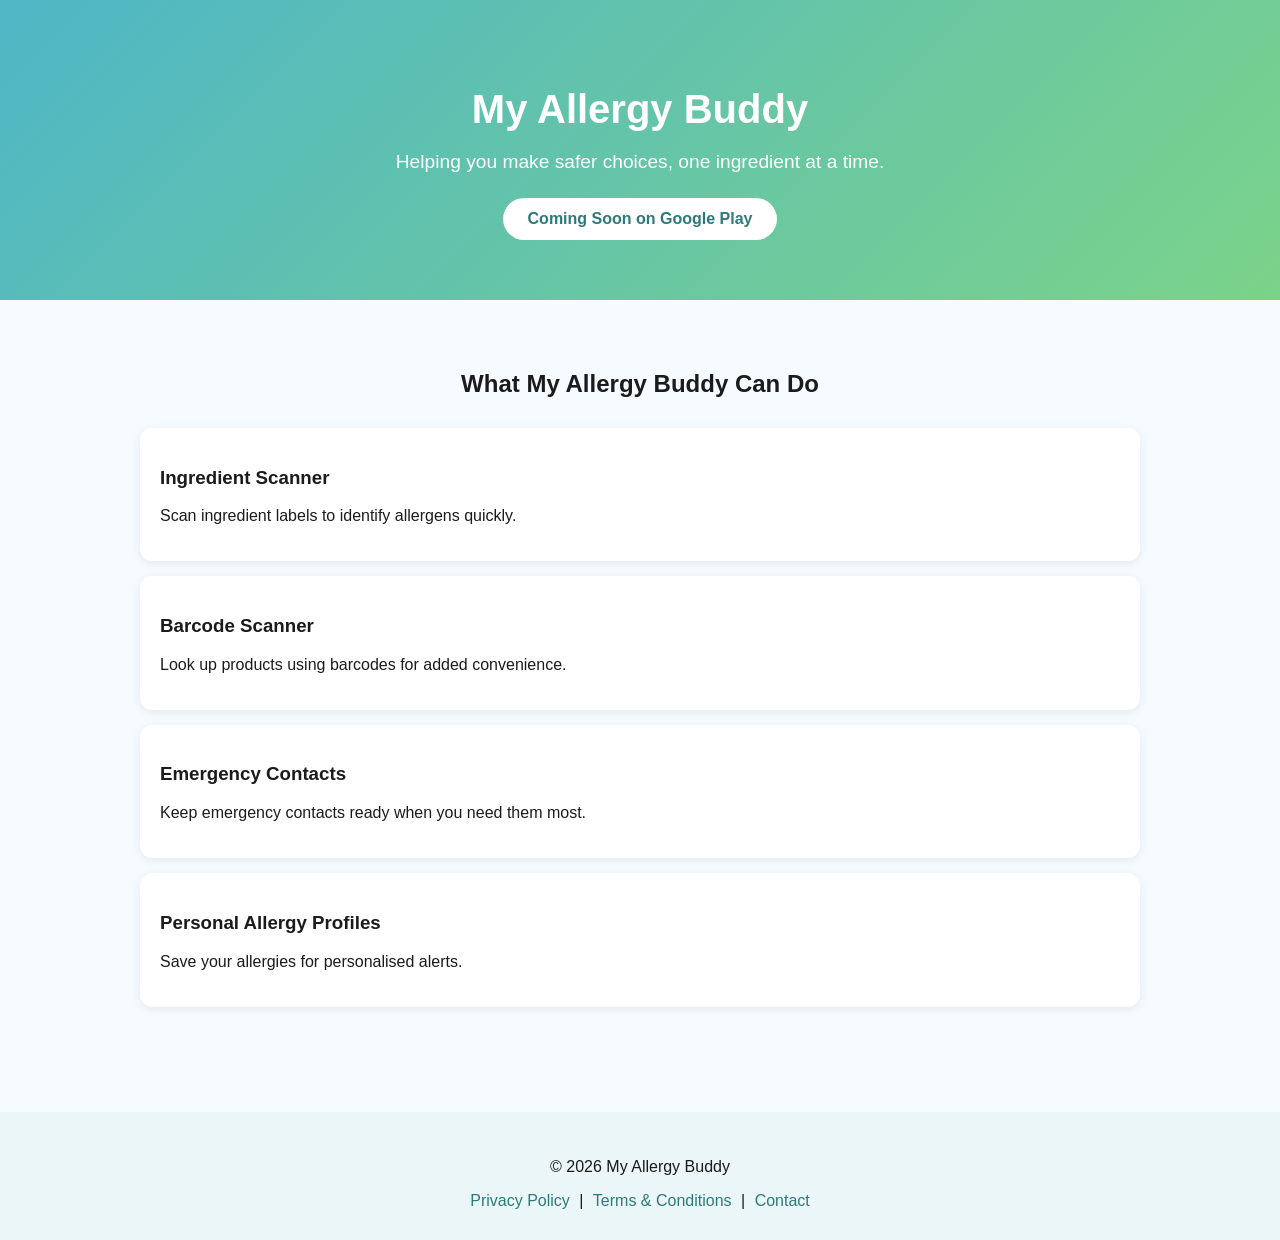
==== website/index.html @ eaafce32 "Simplify website landing page and refresh styles. Replace the multi-section homepage with a focused " ====
<!DOCTYPE html>
<html lang="en">
<head>
    <meta charset="UTF-8">
    <meta name="viewport" content="width=device-width, initial-scale=1.0">
    <title>My Allergy Buddy</title>
    <link rel="stylesheet" href="styles.css">
</head>
<body>
<header>
<h1>My Allergy Buddy</h1>
<p>Helping you make safer choices, one ingredient at a time.</p>
<a class="button" href="#">
Coming Soon on Google Play
</a>
</header>
<section>
<h2>What My Allergy Buddy Can Do</h2>
<div class="feature">
<h3>Ingredient Scanner</h3>
<p>Scan ingredient labels to identify allergens quickly.</p>
</div>
<div class="feature">
<h3>Barcode Scanner</h3>
<p>Look up products using barcodes for added convenience.</p>
</div>
<div class="feature">
<h3>Emergency Contacts</h3>
<p>Keep emergency contacts ready when you need them most.</p>
</div>
<div class="feature">
<h3>Personal Allergy Profiles</h3>
<p>Save your allergies for personalised alerts.</p>
</div>
</section>
<footer>
<p>© 2026 My Allergy Buddy</p>
<a href="privacy.html">Privacy Policy</a> |
<a href="terms.html">Terms & Conditions</a> |
<a href="contact.html">Contact</a>
</footer>
</body>
</html>
---- website/styles.css ----
/* =========================
   My Allergy Buddy Website
   Modern clean styling
   ========================= */
body {
    margin: 0;
    font-family: Arial, sans-serif;
    background-color: #f5fbff;
    color: #1b1b1b;
}
/* Header */
header {
    background: linear-gradient(135deg, #4fb6c6, #7bd389);
    color: white;
    text-align: center;
    padding: 60px 20px;
}
header h1 {
    font-size: 2.5rem;
    margin-bottom: 10px;
}
header p {
    font-size: 1.2rem;
    margin-bottom: 25px;
}
/* Button */
.button {
    display: inline-block;
    padding: 12px 25px;
    background-color: white;
    color: #2c7a7b;
    text-decoration: none;
    border-radius: 25px;
    font-weight: bold;
    transition: 0.3s;
}
.button:hover {
    background-color: #e6fffa;
}
/* Sections */
section {
    padding: 50px 20px;
    max-width: 1000px;
    margin: auto;
}
section h2 {
    text-align: center;
    margin-bottom: 30px;
}
/* Feature cards */
.feature {
    background: white;
    padding: 20px;
    margin: 15px 0;
    border-radius: 12px;
    box-shadow: 0 2px 10px rgba(0,0,0,0.08);
}
/* Footer */
footer {
    text-align: center;
    padding: 30px;
    background-color: #eaf6f8;
    margin-top: 40px;
}
footer a {
    color: #2c7a7b;
    text-decoration: none;
    margin: 0 5px;
}
footer a:hover {
    text-decoration: underline;
}
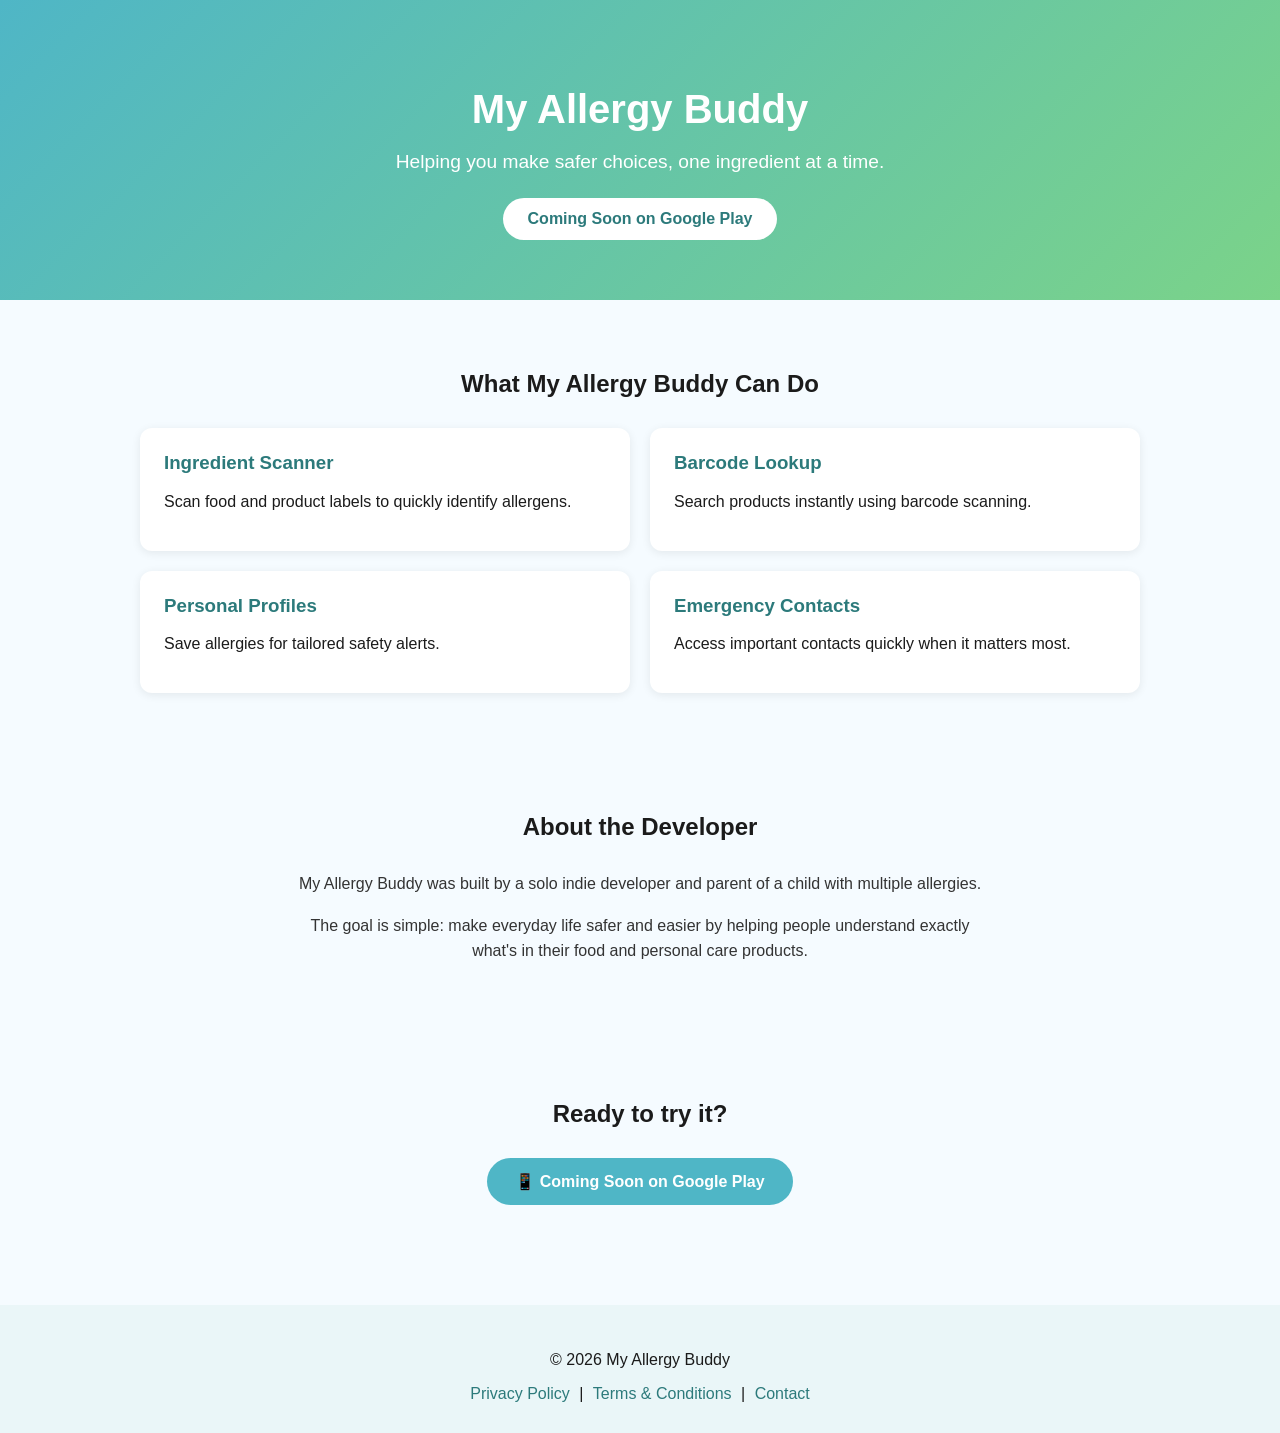
==== commit 2d167cad: "Add features grid, about section, and CTA to landing page. Refresh homepage copy and CSS for card la" ====
--- a/website/index.html
+++ b/website/index.html
@@ -14,24 +14,41 @@
 Coming Soon on Google Play
 </a>
 </header>
-<section>
+<section class="features">
 <h2>What My Allergy Buddy Can Do</h2>
-<div class="feature">
+<div class="grid">
+<div class="card">
 <h3>Ingredient Scanner</h3>
-<p>Scan ingredient labels to identify allergens quickly.</p>
+<p>Scan food and product labels to quickly identify allergens.</p>
 </div>
-<div class="feature">
-<h3>Barcode Scanner</h3>
-<p>Look up products using barcodes for added convenience.</p>
+<div class="card">
+<h3>Barcode Lookup</h3>
+<p>Search products instantly using barcode scanning.</p>
 </div>
-<div class="feature">
+<div class="card">
+<h3>Personal Profiles</h3>
+<p>Save allergies for tailored safety alerts.</p>
+</div>
+<div class="card">
 <h3>Emergency Contacts</h3>
-<p>Keep emergency contacts ready when you need them most.</p>
+<p>Access important contacts quickly when it matters most.</p>
 </div>
-<div class="feature">
-<h3>Personal Allergy Profiles</h3>
-<p>Save your allergies for personalised alerts.</p>
 </div>
+</section>
+<section class="about">
+<h2>About the Developer</h2>
+<p>
+My Allergy Buddy was built by a solo indie developer and parent of a child with multiple allergies.
+</p>
+<p>
+The goal is simple: make everyday life safer and easier by helping people understand exactly what's in their food and personal care products.
+</p>
+</section>
+<section class="cta">
+<h2>Ready to try it?</h2>
+<a class="store-button" href="#">
+📱 Coming Soon on Google Play
+</a>
 </section>
 <footer>
 <p>© 2026 My Allergy Buddy</p>
--- a/website/styles.css
+++ b/website/styles.css
@@ -70,3 +70,55 @@
 footer a:hover {
     text-decoration: underline;
 }
+
+/* Features grid */
+.features .grid {
+    display: grid;
+    grid-template-columns: repeat(2, 1fr);
+    gap: 20px;
+}
+.features .card {
+    background: white;
+    padding: 24px;
+    border-radius: 12px;
+    box-shadow: 0 2px 10px rgba(0, 0, 0, 0.08);
+}
+.features .card h3 {
+    color: #2c7a7b;
+    margin-top: 0;
+}
+
+/* About */
+.about {
+    text-align: center;
+    max-width: 700px;
+}
+.about p {
+    line-height: 1.6;
+    color: #333;
+}
+
+/* CTA */
+.cta {
+    text-align: center;
+    padding-bottom: 60px;
+}
+.store-button {
+    display: inline-block;
+    padding: 14px 28px;
+    background-color: #4fb6c6;
+    color: white;
+    text-decoration: none;
+    border-radius: 25px;
+    font-weight: bold;
+    transition: 0.3s;
+}
+.store-button:hover {
+    background-color: #2c7a7b;
+}
+
+@media (max-width: 600px) {
+    .features .grid {
+        grid-template-columns: 1fr;
+    }
+}
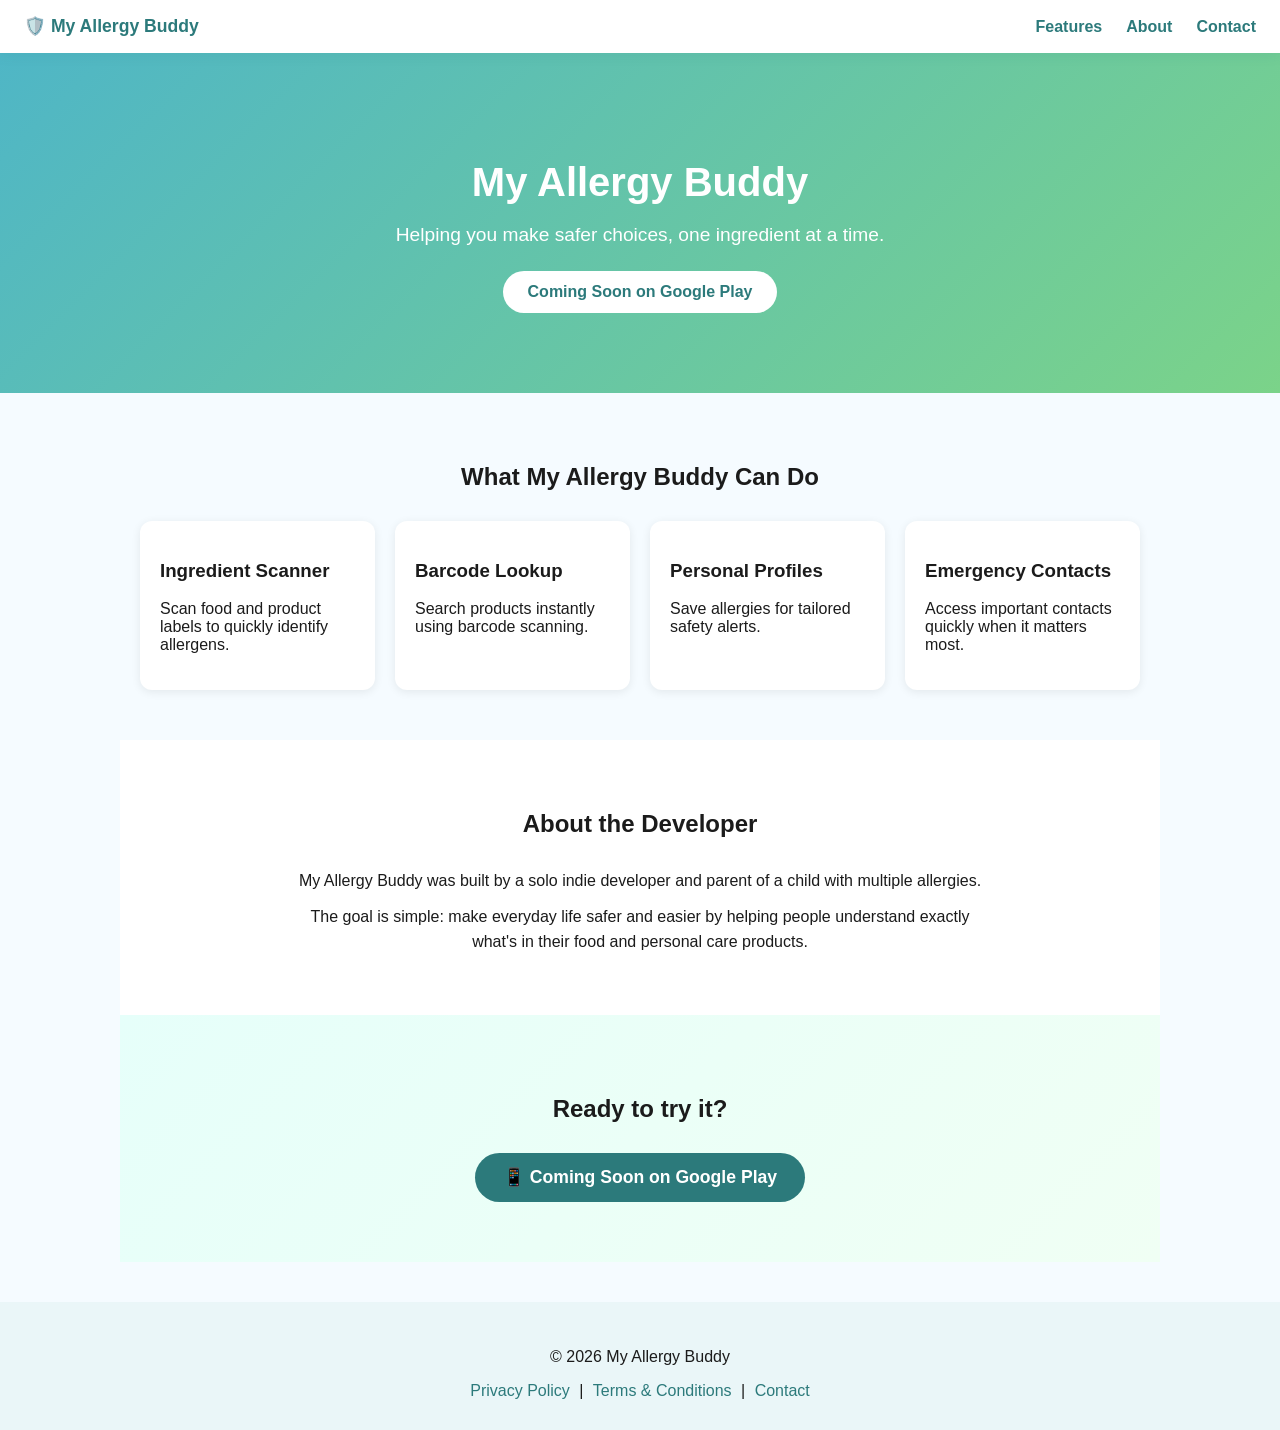
==== commit 15b12166: "Add sticky navbar, hero layout, and section anchor links on the landing page. Co-authored-by: Cursor" ====
--- a/website/index.html
+++ b/website/index.html
@@ -7,14 +7,22 @@
     <link rel="stylesheet" href="styles.css">
 </head>
 <body>
-<header>
+<nav class="navbar">
+<div class="logo">🛡️ My Allergy Buddy</div>
+<div class="nav-links">
+<a href="#features">Features</a>
+<a href="#about">About</a>
+<a href="#contact">Contact</a>
+</div>
+</nav>
+<header class="hero">
 <h1>My Allergy Buddy</h1>
 <p>Helping you make safer choices, one ingredient at a time.</p>
 <a class="button" href="#">
 Coming Soon on Google Play
 </a>
 </header>
-<section class="features">
+<section class="features" id="features">
 <h2>What My Allergy Buddy Can Do</h2>
 <div class="grid">
 <div class="card">
@@ -35,7 +43,7 @@
 </div>
 </div>
 </section>
-<section class="about">
+<section class="about" id="about">
 <h2>About the Developer</h2>
 <p>
 My Allergy Buddy was built by a solo indie developer and parent of a child with multiple allergies.
@@ -44,7 +52,7 @@
 The goal is simple: make everyday life safer and easier by helping people understand exactly what's in their food and personal care products.
 </p>
 </section>
-<section class="cta">
+<section class="cta" id="contact">
 <h2>Ready to try it?</h2>
 <a class="store-button" href="#">
 📱 Coming Soon on Google Play
--- a/website/styles.css
+++ b/website/styles.css
@@ -47,14 +47,6 @@
     text-align: center;
     margin-bottom: 30px;
 }
-/* Feature cards */
-.feature {
-    background: white;
-    padding: 20px;
-    margin: 15px 0;
-    border-radius: 12px;
-    box-shadow: 0 2px 10px rgba(0,0,0,0.08);
-}
 /* Footer */
 footer {
     text-align: center;
@@ -71,54 +63,107 @@
     text-decoration: underline;
 }
 
-/* Features grid */
-.features .grid {
+/* =========================
+   Grid Layout for Features
+   ========================= */
+.grid {
     display: grid;
-    grid-template-columns: repeat(2, 1fr);
+    grid-template-columns: repeat(auto-fit, minmax(220px, 1fr));
     gap: 20px;
+    margin-top: 20px;
 }
-.features .card {
+/* Feature cards */
+.card {
     background: white;
-    padding: 24px;
+    padding: 20px;
     border-radius: 12px;
-    box-shadow: 0 2px 10px rgba(0, 0, 0, 0.08);
+    box-shadow: 0 2px 10px rgba(0,0,0,0.08);
+    transition: transform 0.2s;
 }
-.features .card h3 {
-    color: #2c7a7b;
-    margin-top: 0;
+.card:hover {
+    transform: translateY(-5px);
 }
-
-/* About */
+/* About section */
 .about {
+    background-color: #ffffff;
+    padding: 50px 20px;
     text-align: center;
-    max-width: 700px;
 }
 .about p {
+    max-width: 700px;
+    margin: 10px auto;
     line-height: 1.6;
-    color: #333;
 }
-
-/* CTA */
+/* CTA section */
 .cta {
     text-align: center;
-    padding-bottom: 60px;
+    padding: 60px 20px;
+    background: linear-gradient(135deg, #e6fffa, #f0fff4);
 }
+/* Store button */
 .store-button {
     display: inline-block;
     padding: 14px 28px;
-    background-color: #4fb6c6;
+    background-color: #2c7a7b;
     color: white;
     text-decoration: none;
-    border-radius: 25px;
+    border-radius: 30px;
     font-weight: bold;
+    font-size: 1.1rem;
     transition: 0.3s;
 }
 .store-button:hover {
-    background-color: #2c7a7b;
+    background-color: #285e61;
 }
 
-@media (max-width: 600px) {
-    .features .grid {
-        grid-template-columns: 1fr;
-    }
+/* =========================
+   Navbar
+   ========================= */
+.navbar {
+    position: sticky;
+    top: 0;
+    z-index: 100;
+    display: flex;
+    align-items: center;
+    justify-content: space-between;
+    padding: 16px 24px;
+    background-color: rgba(255, 255, 255, 0.95);
+    backdrop-filter: blur(8px);
+    box-shadow: 0 2px 12px rgba(44, 122, 123, 0.1);
 }
+.logo {
+    font-weight: bold;
+    font-size: 1.1rem;
+    color: #2c7a7b;
+}
+.nav-links {
+    display: flex;
+    gap: 24px;
+}
+.nav-links a {
+    color: #2c7a7b;
+    text-decoration: none;
+    font-weight: 600;
+    transition: color 0.2s;
+}
+.nav-links a:hover {
+    color: #4fb6c6;
+}
+
+/* =========================
+   Hero
+   ========================= */
+.hero {
+    background: linear-gradient(135deg, #4fb6c6, #7bd389);
+    color: white;
+    text-align: center;
+    padding: 80px 20px;
+}
+.hero h1 {
+    font-size: 2.5rem;
+    margin-bottom: 10px;
+}
+.hero p {
+    font-size: 1.2rem;
+    margin-bottom: 25px;
+}
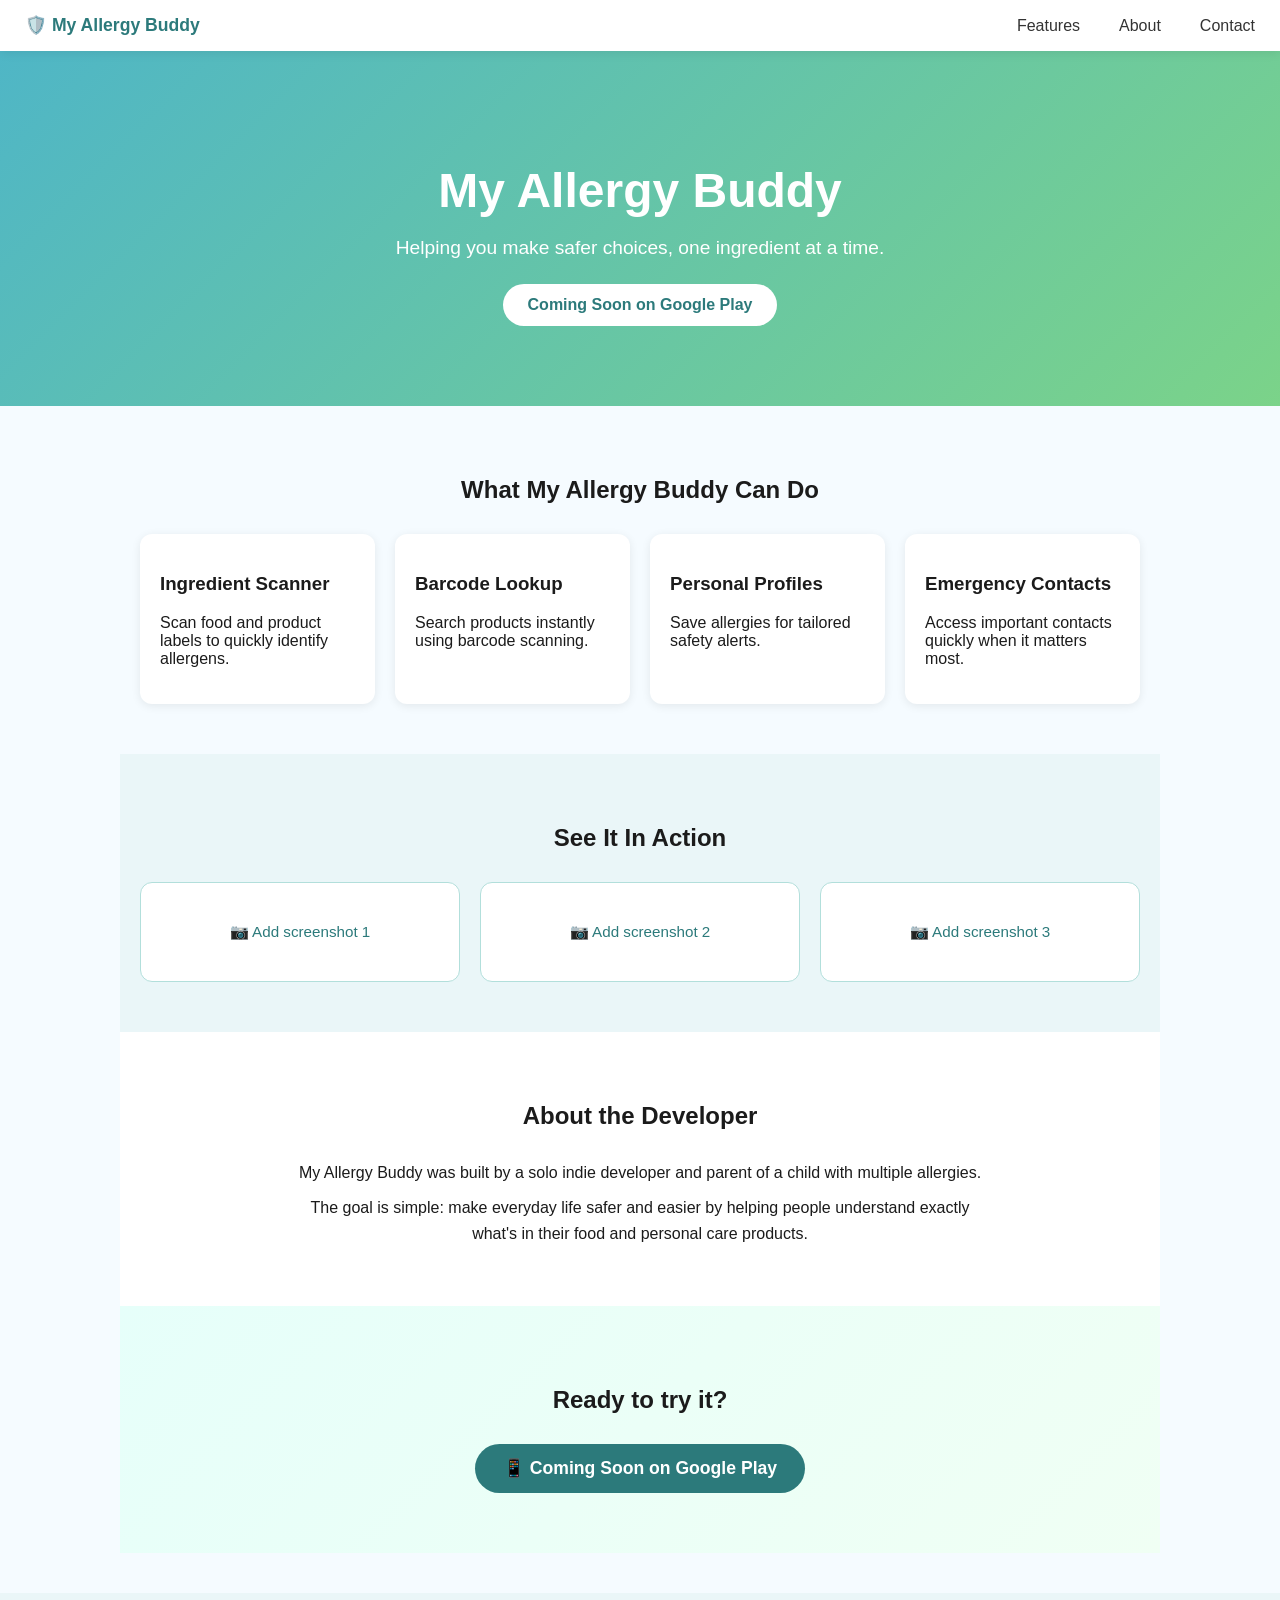
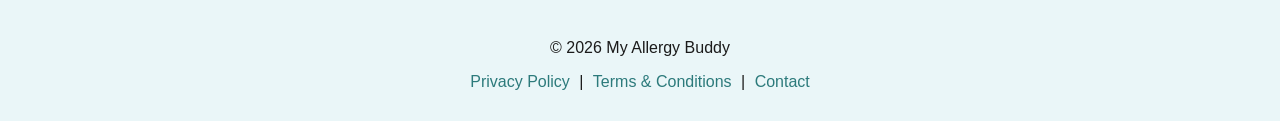
==== commit 905b0aeb: "Add screenshots section between features and about Co-authored-by: Cursor <cursoragent@cursor.com>" ====
--- a/website/index.html
+++ b/website/index.html
@@ -43,6 +43,20 @@
 </div>
 </div>
 </section>
+<section class="screenshots">
+<h2>See It In Action</h2>
+<div class="screenshot-grid">
+<div class="screenshot">
+<p>📷 Add screenshot 1</p>
+</div>
+<div class="screenshot">
+<p>📷 Add screenshot 2</p>
+</div>
+<div class="screenshot">
+<p>📷 Add screenshot 3</p>
+</div>
+</div>
+</section>
 <section class="about" id="about">
 <h2>About the Developer</h2>
 <p>
--- a/website/styles.css
+++ b/website/styles.css
@@ -167,3 +167,78 @@
     font-size: 1.2rem;
     margin-bottom: 25px;
 }
+
+/* =========================
+   Navigation Bar
+   ========================= */
+.navbar {
+    display: flex;
+    justify-content: space-between;
+    align-items: center;
+    padding: 15px 25px;
+    background-color: white;
+    position: sticky;
+    top: 0;
+    box-shadow: 0 2px 10px rgba(0,0,0,0.08);
+    z-index: 1000;
+}
+.logo {
+    font-weight: bold;
+    color: #2c7a7b;
+    font-size: 1.1rem;
+}
+.nav-links a {
+    margin-left: 15px;
+    text-decoration: none;
+    color: #333;
+    font-weight: 500;
+}
+.nav-links a:hover {
+    color: #2c7a7b;
+}
+/* Hero upgrade */
+.hero {
+    background: linear-gradient(135deg, #4fb6c6, #7bd389);
+    color: white;
+    text-align: center;
+    padding: 80px 20px;
+}
+.hero h1 {
+    font-size: 3rem;
+    margin-bottom: 10px;
+}
+.hero p {
+    font-size: 1.2rem;
+    margin-bottom: 25px;
+}
+
+/* =========================
+   Screenshots
+   ========================= */
+.screenshots {
+    background-color: #eaf6f8;
+    text-align: center;
+}
+.screenshot-grid {
+    display: grid;
+    grid-template-columns: repeat(3, 1fr);
+    gap: 20px;
+    margin-top: 20px;
+}
+.screenshot {
+    background: white;
+    border: 1px solid #b2dfdb;
+    border-radius: 12px;
+    padding: 40px 20px;
+    text-align: center;
+    color: #2c7a7b;
+}
+.screenshot p {
+    margin: 0;
+    font-size: 0.95rem;
+}
+@media (max-width: 768px) {
+    .screenshot-grid {
+        grid-template-columns: 1fr;
+    }
+}
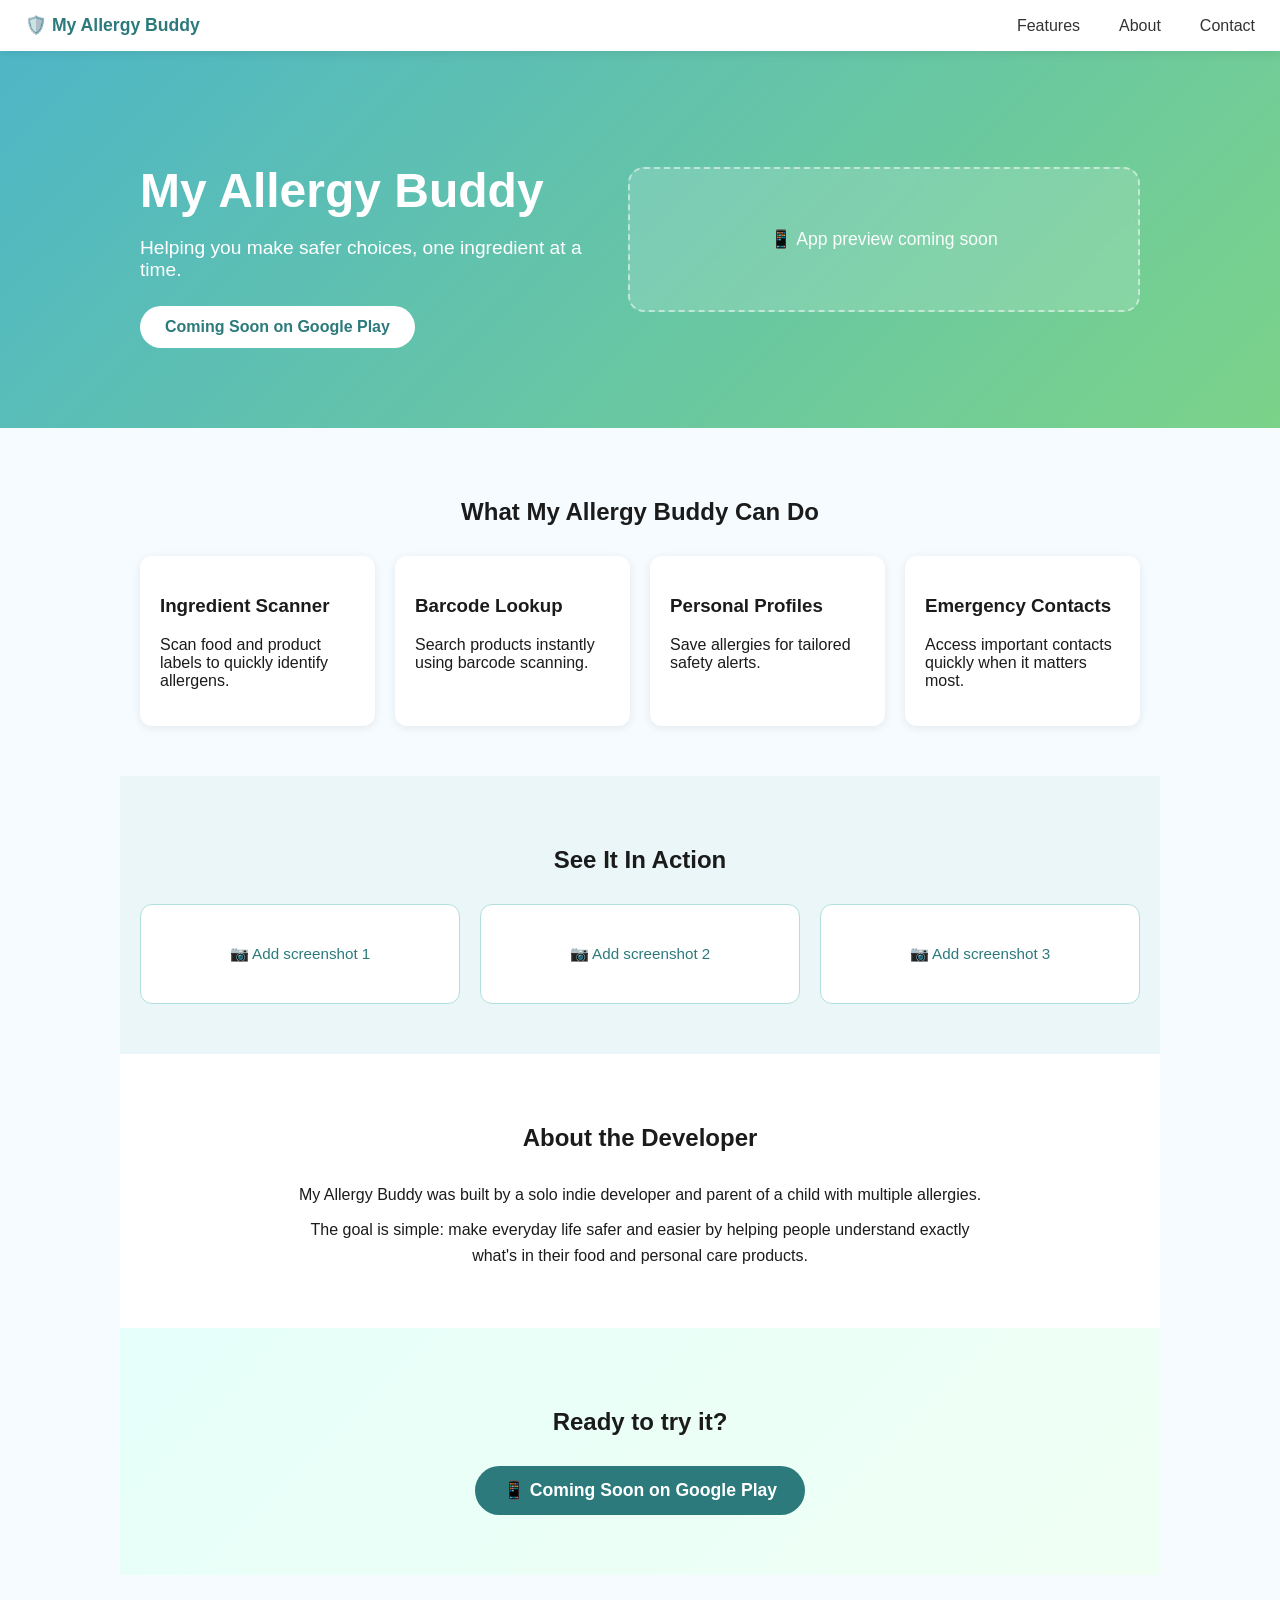
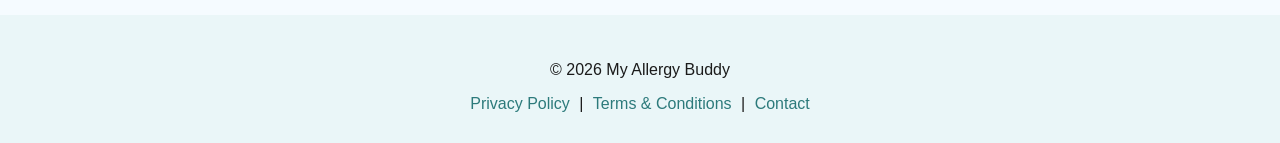
==== commit 30e157e8: "Add hero two-column layout with app preview placeholder Co-authored-by: Cursor <cursoragent@cursor.c" ====
--- a/website/index.html
+++ b/website/index.html
@@ -16,11 +16,20 @@
 </div>
 </nav>
 <header class="hero">
+<div class="hero-container">
+<div class="hero-text">
 <h1>My Allergy Buddy</h1>
-<p>Helping you make safer choices, one ingredient at a time.</p>
+<p>
+Helping you make safer choices, one ingredient at a time.
+</p>
 <a class="button" href="#">
 Coming Soon on Google Play
 </a>
+</div>
+<div class="hero-image">
+<p>📱 App preview coming soon</p>
+</div>
+</div>
 </header>
 <section class="features" id="features">
 <h2>What My Allergy Buddy Can Do</h2>
--- a/website/styles.css
+++ b/website/styles.css
@@ -242,3 +242,42 @@
         grid-template-columns: 1fr;
     }
 }
+
+/* =========================
+   Hero two-column layout
+   ========================= */
+.hero-container {
+    display: flex;
+    flex-direction: row;
+    align-items: center;
+    gap: 40px;
+    max-width: 1000px;
+    margin: 0 auto;
+}
+.hero-text {
+    flex: 1;
+    text-align: left;
+}
+.hero-image {
+    flex: 1;
+    background: rgba(255, 255, 255, 0.15);
+    border: 2px dashed rgba(255, 255, 255, 0.5);
+    border-radius: 16px;
+    padding: 60px 30px;
+    text-align: center;
+    backdrop-filter: blur(4px);
+}
+.hero-image p {
+    margin: 0;
+    font-size: 1.1rem;
+    opacity: 0.95;
+}
+@media (max-width: 768px) {
+    .hero-container {
+        flex-direction: column;
+        text-align: center;
+    }
+    .hero-text {
+        text-align: center;
+    }
+}
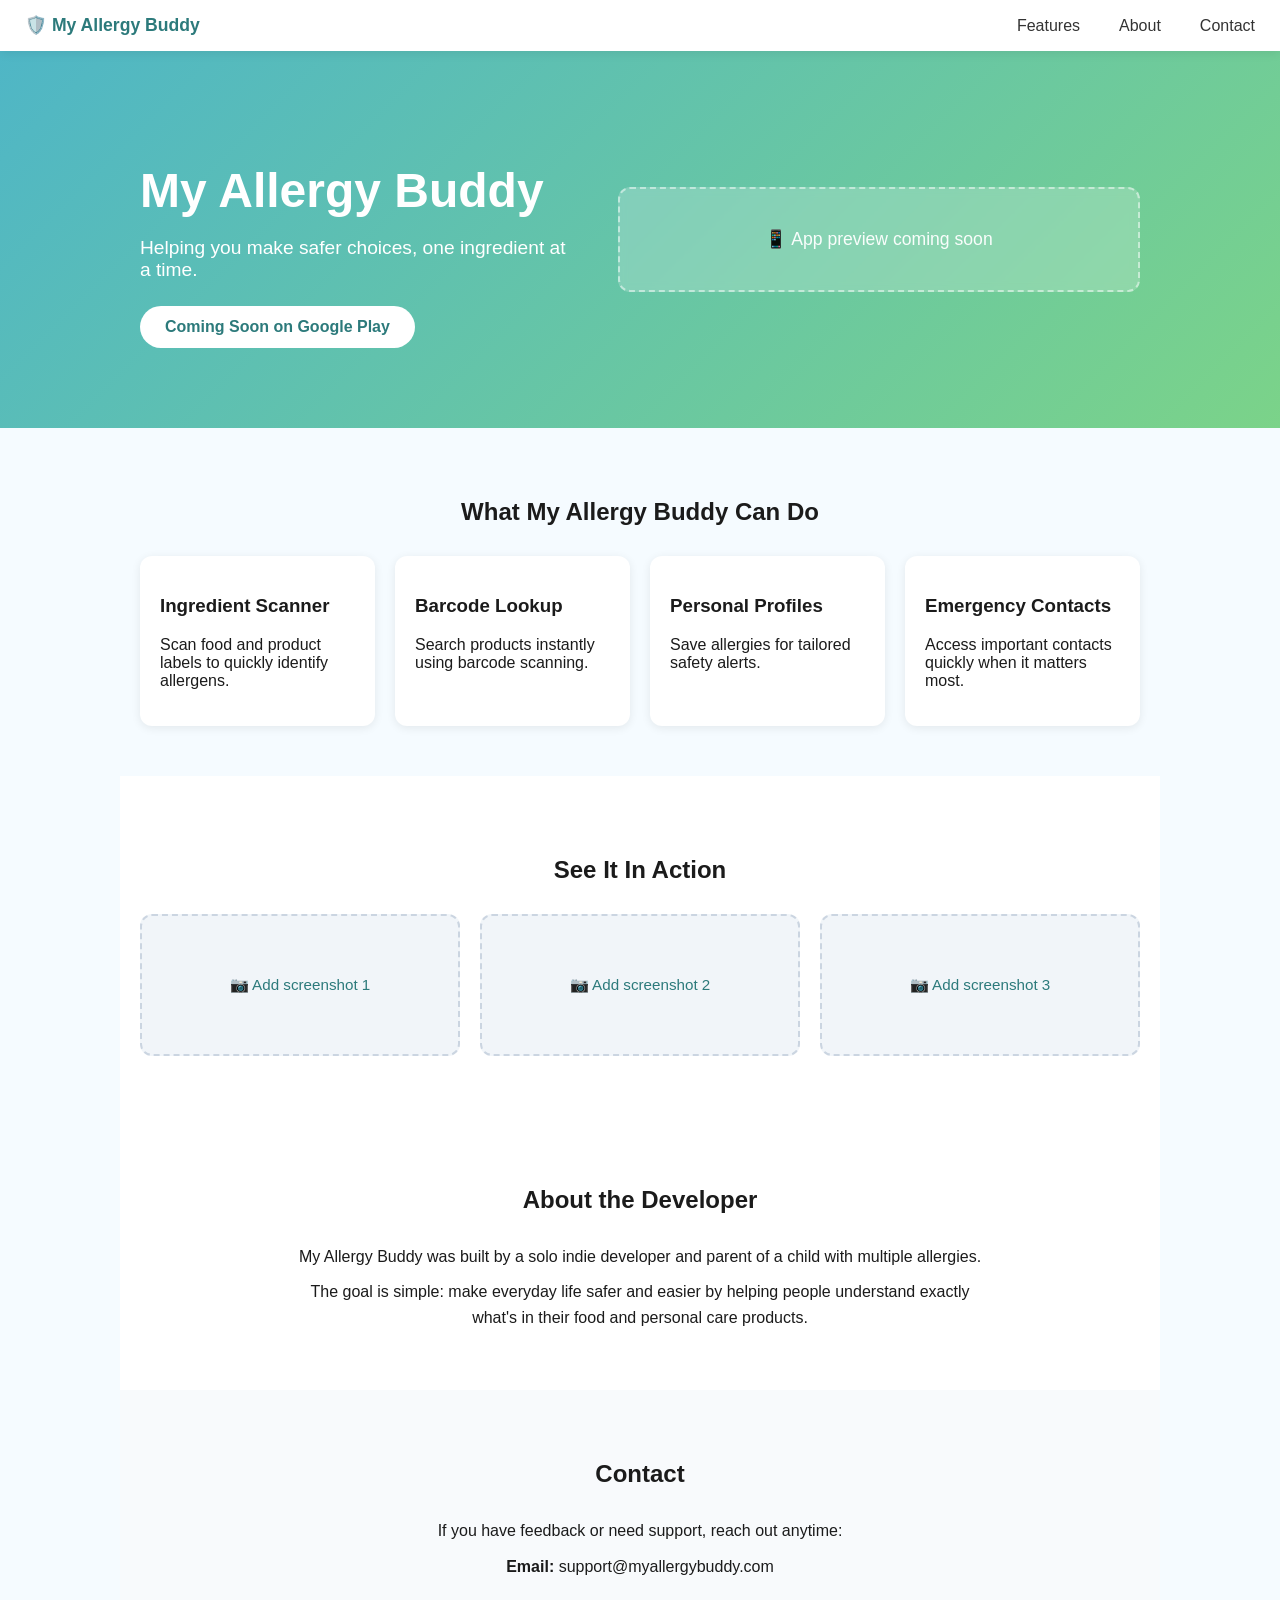
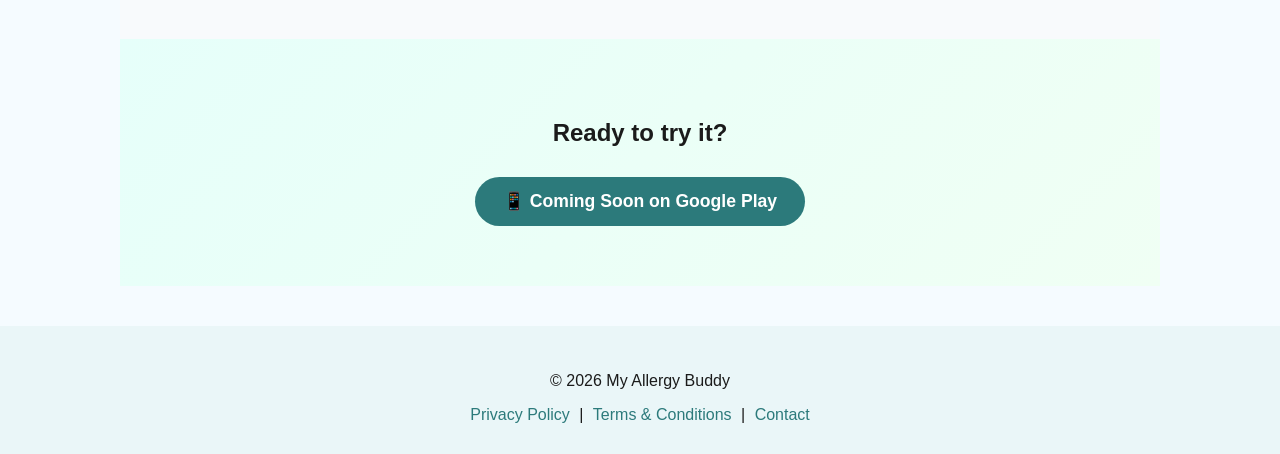
==== commit d04b3126: "Add contact section and refine landing page CSS. Introduce a dedicated Contact block with support em" ====
--- a/website/index.html
+++ b/website/index.html
@@ -75,7 +75,12 @@
 The goal is simple: make everyday life safer and easier by helping people understand exactly what's in their food and personal care products.
 </p>
 </section>
-<section class="cta" id="contact">
+<section class="contact" id="contact">
+<h2>Contact</h2>
+<p>If you have feedback or need support, reach out anytime:</p>
+<p><strong>Email:</strong> support@myallergybuddy.com</p>
+</section>
+<section class="cta">
 <h2>Ready to try it?</h2>
 <a class="store-button" href="#">
 📱 Coming Soon on Google Play
--- a/website/styles.css
+++ b/website/styles.css
@@ -281,3 +281,72 @@
         text-align: center;
     }
 }
+
+/* =========================
+   HERO (split layout)
+   ========================= */
+.hero-container {
+    display: flex;
+    justify-content: space-between;
+    align-items: center;
+    max-width: 1000px;
+    margin: auto;
+    gap: 40px;
+}
+.hero-text {
+    flex: 1;
+}
+.hero-image {
+    flex: 1;
+    background-color: rgba(255,255,255,0.2);
+    padding: 40px;
+    border-radius: 12px;
+    text-align: center;
+}
+/* =========================
+   Screenshots section
+   ========================= */
+.screenshots {
+    padding: 60px 20px;
+    text-align: center;
+    background-color: #ffffff;
+}
+.screenshot-grid {
+    display: grid;
+    grid-template-columns: repeat(auto-fit, minmax(200px, 1fr));
+    gap: 20px;
+    margin-top: 20px;
+}
+.screenshot {
+    background-color: #f1f5f9;
+    padding: 60px 20px;
+    border-radius: 12px;
+    border: 2px dashed #cbd5e1;
+}
+/* =========================
+   Responsive fix (important)
+   ========================= */
+@media (max-width: 768px) {
+    .hero-container {
+        flex-direction: column;
+        text-align: center;
+    }
+}
+
+/* Contact section */
+.contact {
+    background-color: #ffffff;
+    padding: 50px 20px;
+    text-align: center;
+}
+.contact p {
+    max-width: 700px;
+    margin: 10px auto;
+    line-height: 1.6;
+}
+
+.contact {
+    text-align: center;
+    padding: 50px 20px;
+    background-color: #f8fafc;
+}
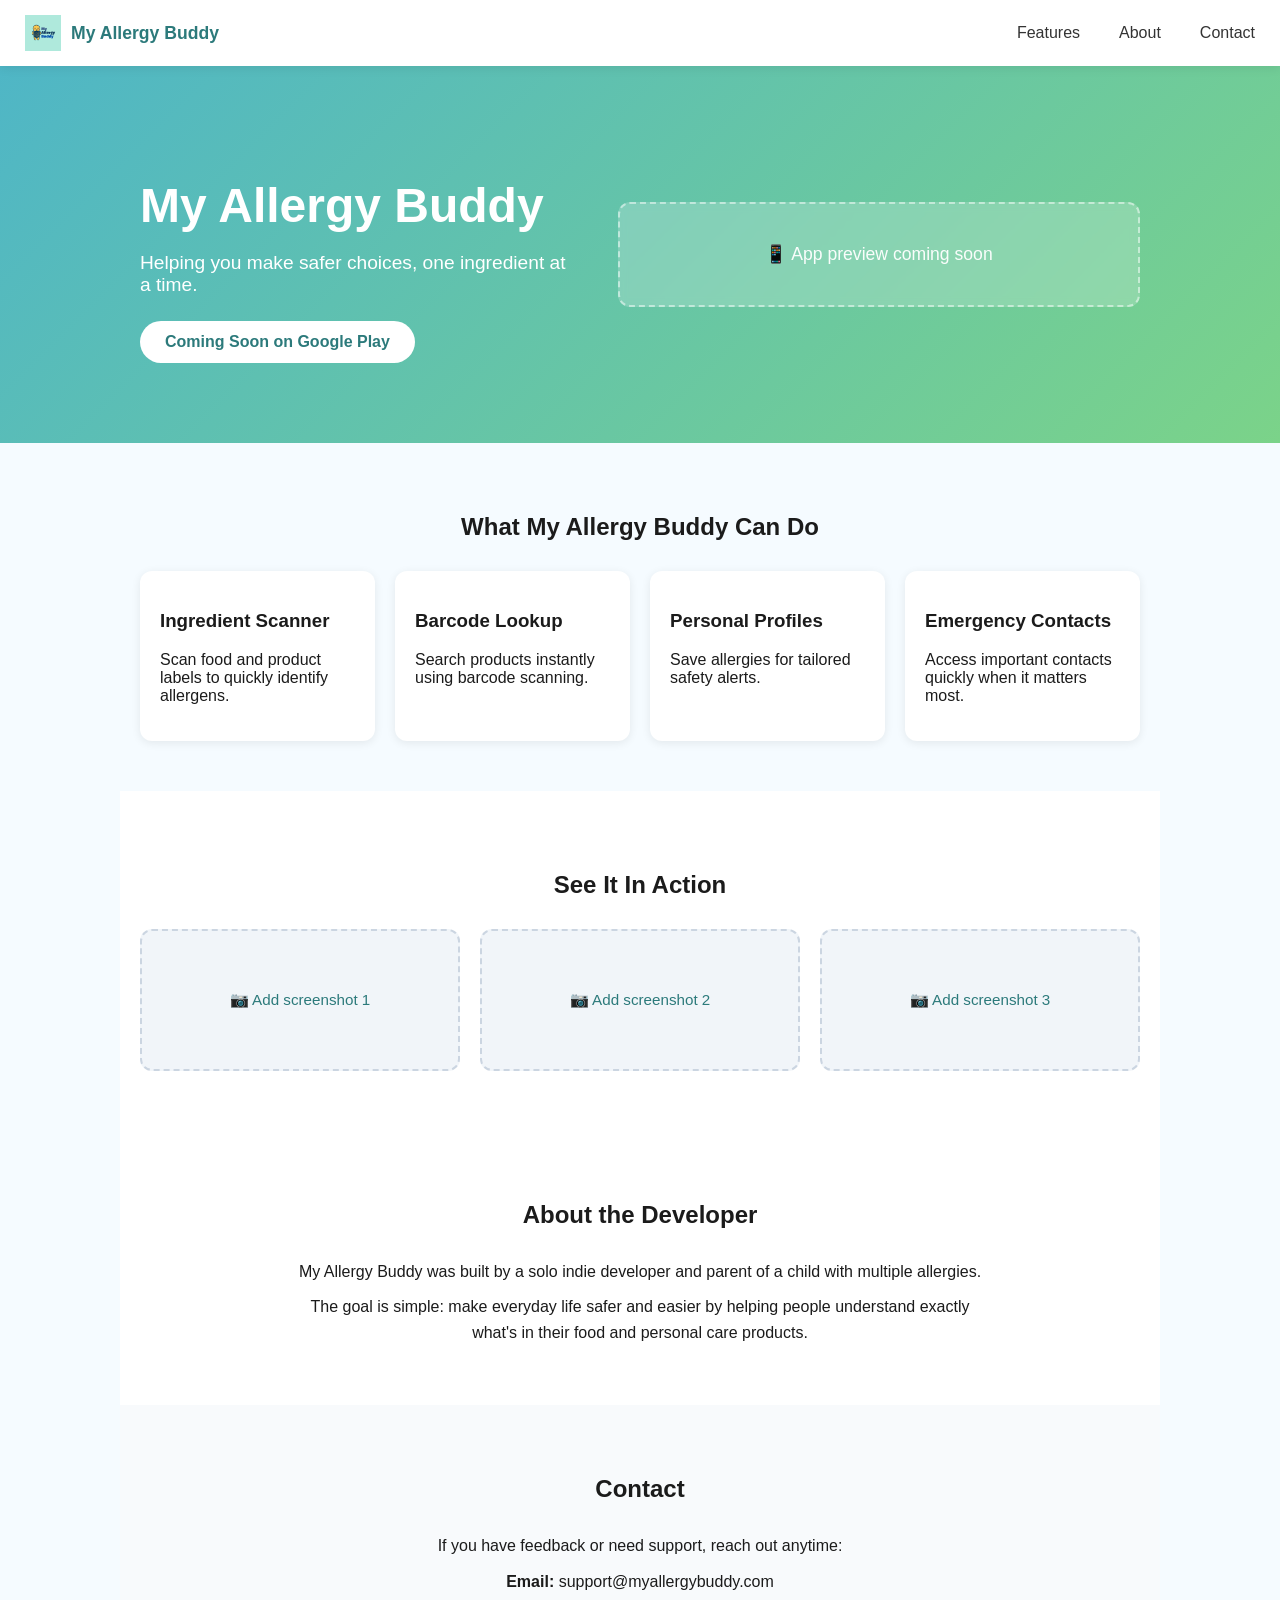
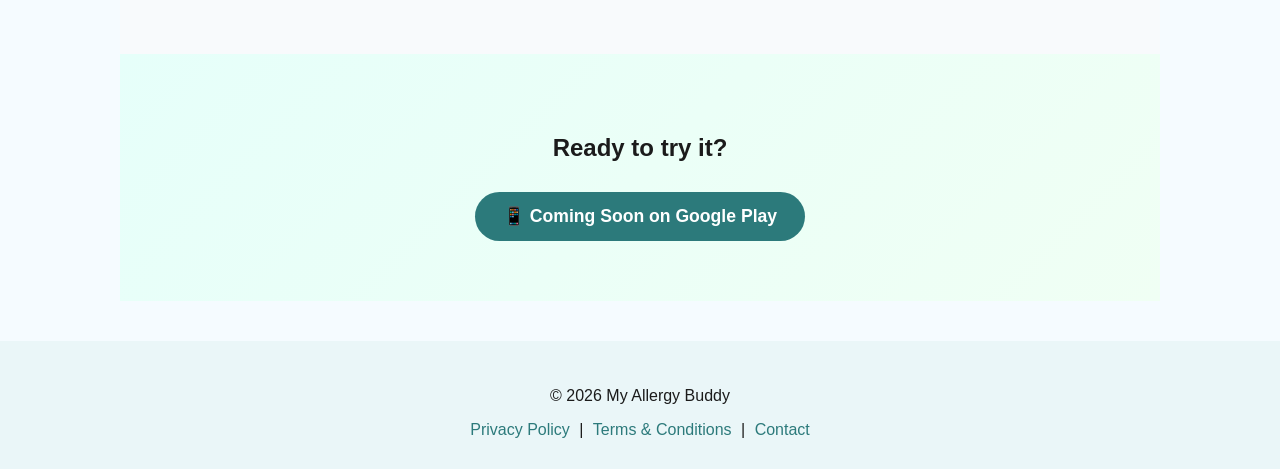
==== commit 20a5728f: "Add favicon, logo image, and navbar logo with img and span. Co-authored-by: Cursor <cursoragent@curs" ====
--- a/website/index.html
+++ b/website/index.html
@@ -4,11 +4,15 @@
     <meta charset="UTF-8">
     <meta name="viewport" content="width=device-width, initial-scale=1.0">
     <title>My Allergy Buddy</title>
+    <link rel="icon" href="images/favicon.png">
     <link rel="stylesheet" href="styles.css">
 </head>
 <body>
 <nav class="navbar">
-<div class="logo">🛡️ My Allergy Buddy</div>
+<div class="logo">
+    <img src="images/logo.png" alt="My Allergy Buddy Logo" class="logo-img">
+    <span>My Allergy Buddy</span>
+</div>
 <div class="nav-links">
 <a href="#features">Features</a>
 <a href="#about">About</a>
--- a/website/styles.css
+++ b/website/styles.css
@@ -132,8 +132,18 @@
     box-shadow: 0 2px 12px rgba(44, 122, 123, 0.1);
 }
 .logo {
+    display: flex;
+    align-items: center;
+    gap: 10px;
+    font-size: 1.1rem;
+}
+.logo-img {
+    height: 36px;
+    width: auto;
+    display: block;
+}
+.logo span {
     font-weight: bold;
-    font-size: 1.1rem;
     color: #2c7a7b;
 }
 .nav-links {
@@ -183,9 +193,14 @@
     z-index: 1000;
 }
 .logo {
+    display: flex;
+    align-items: center;
+    gap: 10px;
+    font-size: 1.1rem;
+}
+.logo span {
     font-weight: bold;
     color: #2c7a7b;
-    font-size: 1.1rem;
 }
 .nav-links a {
     margin-left: 15px;
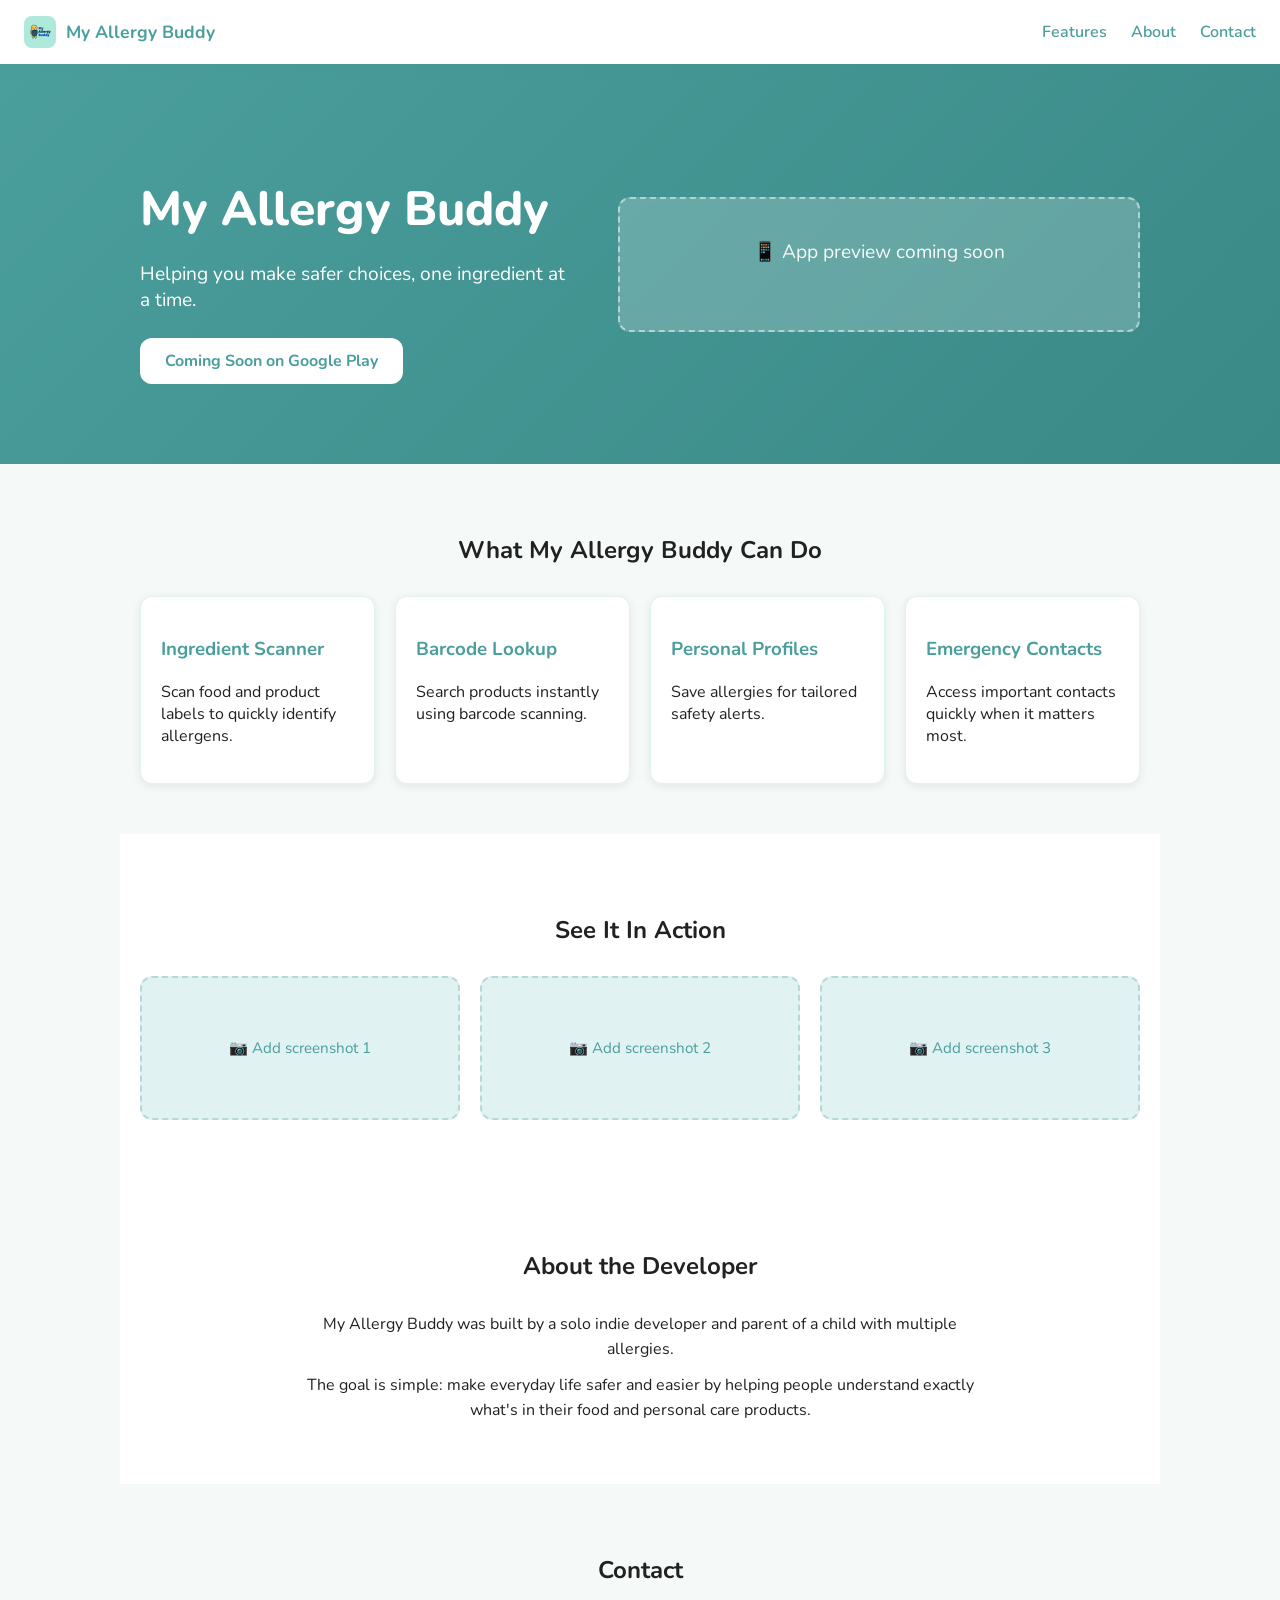
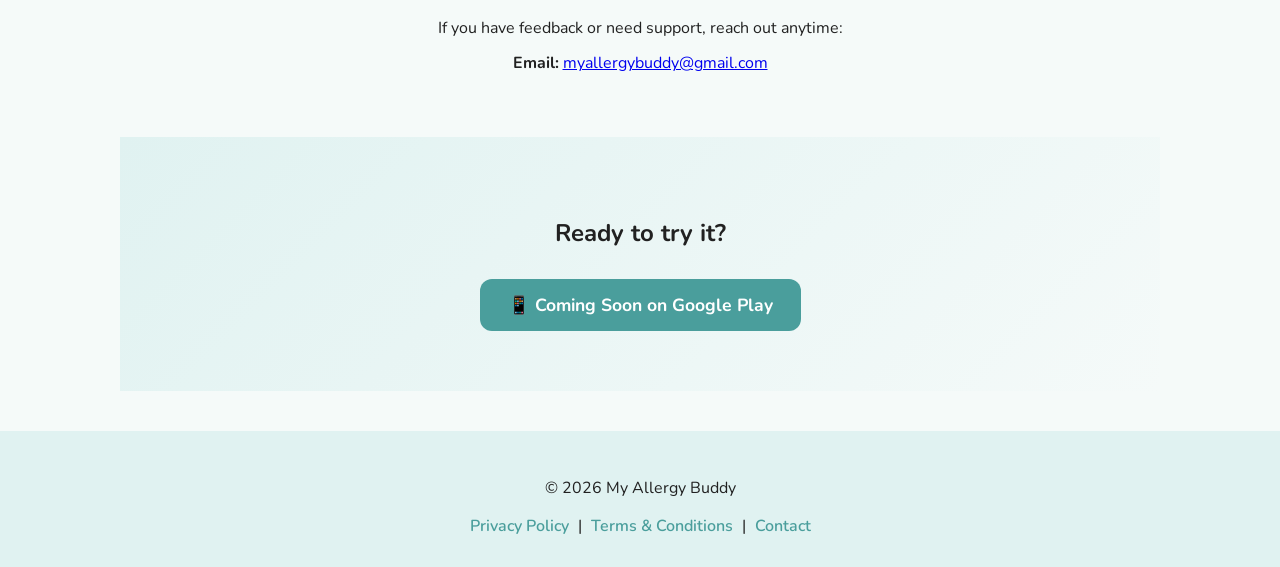
==== commit 9d8949b4: "Unify support contact email to myallergybuddy@gmail.com on the landing page. Co-authored-by: Cursor " ====
--- a/website/index.html
+++ b/website/index.html
@@ -82,7 +82,7 @@
 <section class="contact" id="contact">
 <h2>Contact</h2>
 <p>If you have feedback or need support, reach out anytime:</p>
-<p><strong>Email:</strong> support@myallergybuddy.com</p>
+<p><strong>Email:</strong> <a href="mailto:myallergybuddy@gmail.com">myallergybuddy@gmail.com</a></p>
 </section>
 <section class="cta">
 <h2>Ready to try it?</h2>
--- a/website/styles.css
+++ b/website/styles.css
@@ -1,16 +1,34 @@
 /* =========================
    My Allergy Buddy Website
-   Modern clean styling
-   ========================= */
+   Aligned with Flutter app theme
+   ========================= */
+@import url('https://fonts.googleapis.com/css2?family=Nunito:wght@400;600;700;800&display=swap');
+
+:root {
+    --color-primary: #4A9E9C;
+    --color-primary-dark: #3A8A87;
+    --color-secondary: #B8D8D7;
+    --color-bg: #F5FAF9;
+    --color-bg-tint: #E0F2F1;
+    --color-bg-soft: #E3F2FD;
+    --color-surface: #FFFFFF;
+    --color-text: #212121;
+    --color-text-muted: #616161;
+    --font-family: 'Nunito', sans-serif;
+    --gradient-hero: linear-gradient(135deg, #4A9E9C, #3A8A87);
+    --gradient-cta: linear-gradient(135deg, #E0F2F1, #F5FAF9);
+    --shadow-teal: rgba(74, 158, 156, 0.1);
+}
+
 body {
     margin: 0;
-    font-family: Arial, sans-serif;
-    background-color: #f5fbff;
-    color: #1b1b1b;
+    font-family: var(--font-family);
+    background-color: var(--color-bg);
+    color: var(--color-text);
 }
 /* Header */
 header {
-    background: linear-gradient(135deg, #4fb6c6, #7bd389);
+    background: var(--gradient-hero);
     color: white;
     text-align: center;
     padding: 60px 20px;
@@ -28,14 +46,14 @@
     display: inline-block;
     padding: 12px 25px;
     background-color: white;
-    color: #2c7a7b;
+    color: #4A9E9C;
     text-decoration: none;
     border-radius: 25px;
     font-weight: bold;
     transition: 0.3s;
 }
 .button:hover {
-    background-color: #e6fffa;
+    background-color: #E0F2F1;
 }
 /* Sections */
 section {
@@ -51,11 +69,11 @@
 footer {
     text-align: center;
     padding: 30px;
-    background-color: #eaf6f8;
+    background-color: #E0F2F1;
     margin-top: 40px;
 }
 footer a {
-    color: #2c7a7b;
+    color: #4A9E9C;
     text-decoration: none;
     margin: 0 5px;
 }
@@ -98,13 +116,13 @@
 .cta {
     text-align: center;
     padding: 60px 20px;
-    background: linear-gradient(135deg, #e6fffa, #f0fff4);
+    background: var(--gradient-cta);
 }
 /* Store button */
 .store-button {
     display: inline-block;
     padding: 14px 28px;
-    background-color: #2c7a7b;
+    background-color: #4A9E9C;
     color: white;
     text-decoration: none;
     border-radius: 30px;
@@ -113,7 +131,7 @@
     transition: 0.3s;
 }
 .store-button:hover {
-    background-color: #285e61;
+    background-color: #3A8A87;
 }
 
 /* =========================
@@ -129,7 +147,7 @@
     padding: 16px 24px;
     background-color: rgba(255, 255, 255, 0.95);
     backdrop-filter: blur(8px);
-    box-shadow: 0 2px 12px rgba(44, 122, 123, 0.1);
+    box-shadow: 0 2px 12px var(--shadow-teal);
 }
 .logo {
     display: flex;
@@ -144,27 +162,27 @@
 }
 .logo span {
     font-weight: bold;
-    color: #2c7a7b;
+    color: #4A9E9C;
 }
 .nav-links {
     display: flex;
     gap: 24px;
 }
 .nav-links a {
-    color: #2c7a7b;
+    color: #4A9E9C;
     text-decoration: none;
     font-weight: 600;
     transition: color 0.2s;
 }
 .nav-links a:hover {
-    color: #4fb6c6;
+    color: #4A9E9C;
 }
 
 /* =========================
    Hero
    ========================= */
 .hero {
-    background: linear-gradient(135deg, #4fb6c6, #7bd389);
+    background: var(--gradient-hero);
     color: white;
     text-align: center;
     padding: 80px 20px;
@@ -200,20 +218,20 @@
 }
 .logo span {
     font-weight: bold;
-    color: #2c7a7b;
+    color: #4A9E9C;
 }
 .nav-links a {
     margin-left: 15px;
     text-decoration: none;
-    color: #333;
+    color: var(--color-text);
     font-weight: 500;
 }
 .nav-links a:hover {
-    color: #2c7a7b;
+    color: #4A9E9C;
 }
 /* Hero upgrade */
 .hero {
-    background: linear-gradient(135deg, #4fb6c6, #7bd389);
+    background: var(--gradient-hero);
     color: white;
     text-align: center;
     padding: 80px 20px;
@@ -231,7 +249,7 @@
    Screenshots
    ========================= */
 .screenshots {
-    background-color: #eaf6f8;
+    background-color: #E0F2F1;
     text-align: center;
 }
 .screenshot-grid {
@@ -242,11 +260,11 @@
 }
 .screenshot {
     background: white;
-    border: 1px solid #b2dfdb;
+    border: 1px solid #B8D8D7;
     border-radius: 12px;
     padding: 40px 20px;
     text-align: center;
-    color: #2c7a7b;
+    color: #4A9E9C;
 }
 .screenshot p {
     margin: 0;
@@ -333,10 +351,10 @@
     margin-top: 20px;
 }
 .screenshot {
-    background-color: #f1f5f9;
+    background-color: var(--color-bg-tint);
     padding: 60px 20px;
     border-radius: 12px;
-    border: 2px dashed #cbd5e1;
+    border: 2px dashed var(--color-secondary);
 }
 /* =========================
    Responsive fix (important)
@@ -363,5 +381,329 @@
 .contact {
     text-align: center;
     padding: 50px 20px;
-    background-color: #f8fafc;
-}
+    background-color: var(--color-bg);
+}
+
+/* =========================
+   Logo Image Styling
+   ========================= */
+.logo {
+    display: flex;
+    align-items: center;
+    gap: 10px;
+}
+.logo-img {
+    width: 32px;
+    height: 32px;
+    border-radius: 8px;
+}
+
+/* =========================
+   Brand alignment overrides
+   (Flutter app theme)
+   ========================= */
+
+/* Index page – winning navbar/hero styles */
+.navbar {
+    position: sticky;
+    top: 0;
+    z-index: 1000;
+    display: flex;
+    align-items: center;
+    justify-content: space-between;
+    padding: 16px 24px;
+    background-color: rgba(255, 255, 255, 0.95);
+    backdrop-filter: blur(8px);
+    box-shadow: 0 2px 12px var(--shadow-teal);
+}
+.logo span {
+    font-weight: 700;
+    color: var(--color-primary);
+}
+.nav-links a {
+    color: var(--color-primary);
+    text-decoration: none;
+    font-weight: 600;
+    transition: color 0.2s;
+    margin-left: 0;
+}
+.nav-links a:hover {
+    color: var(--color-primary-dark);
+}
+.hero,
+header.hero {
+    background: var(--gradient-hero);
+    color: white;
+    text-align: center;
+    padding: 80px 20px;
+}
+.hero h1 {
+    font-size: 3rem;
+    margin-bottom: 10px;
+    font-weight: 800;
+}
+.hero p {
+    font-size: 1.2rem;
+    margin-bottom: 25px;
+}
+.button {
+    display: inline-block;
+    padding: 12px 25px;
+    background-color: white;
+    color: var(--color-primary);
+    text-decoration: none;
+    border-radius: 12px;
+    font-weight: 700;
+    transition: 0.3s;
+}
+.button:hover {
+    background-color: var(--color-bg-tint);
+}
+.store-button {
+    background-color: var(--color-primary);
+    border-radius: 12px;
+    font-weight: 700;
+}
+.store-button:hover {
+    background-color: var(--color-primary-dark);
+}
+.card {
+    border: 1px solid var(--color-bg-tint);
+}
+.card h3 {
+    color: var(--color-primary);
+}
+.screenshot {
+    border-color: var(--color-secondary);
+    color: var(--color-primary);
+}
+footer {
+    background-color: var(--color-bg-tint);
+}
+footer a {
+    color: var(--color-primary);
+    font-weight: 600;
+}
+footer a:hover {
+    color: var(--color-primary-dark);
+}
+.cta {
+    background: var(--gradient-cta);
+}
+
+/* Subpages – site header, footer, content */
+.site-header {
+    position: sticky;
+    top: 0;
+    z-index: 1000;
+    background-color: rgba(255, 255, 255, 0.95);
+    backdrop-filter: blur(8px);
+    box-shadow: 0 2px 12px var(--shadow-teal);
+}
+.header-inner {
+    display: flex;
+    align-items: center;
+    justify-content: space-between;
+    max-width: 1000px;
+    margin: 0 auto;
+    padding: 16px 24px;
+    gap: 16px;
+}
+.brand {
+    display: flex;
+    align-items: center;
+    gap: 10px;
+    font-weight: 700;
+    font-size: 1.1rem;
+    color: var(--color-primary);
+    text-decoration: none;
+}
+.brand:hover {
+    color: var(--color-primary-dark);
+}
+.brand-icon {
+    font-size: 1.25rem;
+}
+.nav-toggle {
+    display: none;
+    background: none;
+    border: none;
+    cursor: pointer;
+    color: var(--color-primary);
+    padding: 4px;
+}
+.nav-toggle svg {
+    width: 24px;
+    height: 24px;
+}
+.site-nav {
+    display: flex;
+    gap: 20px;
+    align-items: center;
+}
+.site-nav a {
+    color: var(--color-text);
+    text-decoration: none;
+    font-weight: 600;
+    font-size: 0.95rem;
+    transition: color 0.2s;
+}
+.site-nav a:hover,
+.site-nav a.active {
+    color: var(--color-primary);
+}
+.page-banner {
+    background: var(--gradient-hero);
+    color: white;
+    text-align: center;
+    padding: 60px 20px;
+}
+.page-banner h1 {
+    margin: 0 0 10px;
+    font-size: 2.25rem;
+    font-weight: 800;
+}
+.page-banner p {
+    margin: 0;
+    font-size: 1.1rem;
+    opacity: 0.95;
+}
+main {
+    max-width: 1000px;
+    margin: 0 auto;
+    padding: 0 20px 40px;
+}
+main.narrow {
+    max-width: 800px;
+}
+.content-block,
+.legal-content {
+    background: var(--color-surface);
+    border-radius: 12px;
+    padding: 28px 32px;
+    margin-bottom: 24px;
+    box-shadow: 0 2px 10px rgba(0, 0, 0, 0.06);
+}
+.content-block h2,
+.legal-content h2 {
+    color: var(--color-primary);
+    font-weight: 700;
+    margin-top: 0;
+}
+.content-block a,
+.legal-content a,
+.contact-email a {
+    color: var(--color-primary);
+    font-weight: 600;
+}
+.content-block a:hover,
+.legal-content a:hover,
+.contact-email a:hover {
+    color: var(--color-primary-dark);
+}
+.last-updated {
+    color: var(--color-text-muted);
+    font-weight: 600;
+    margin-bottom: 24px;
+}
+.cta-banner {
+    text-align: center;
+    padding: 48px 24px;
+    margin: 32px 0;
+    border-radius: 12px;
+    background: var(--gradient-cta);
+}
+.cta-banner h2 {
+    color: var(--color-primary);
+    font-weight: 800;
+    margin-top: 0;
+}
+.btn {
+    display: inline-block;
+    padding: 12px 28px;
+    border-radius: 12px;
+    font-weight: 700;
+    text-decoration: none;
+    transition: background-color 0.2s, color 0.2s;
+}
+.btn-primary {
+    background-color: var(--color-primary);
+    color: white;
+}
+.btn-primary:hover {
+    background-color: var(--color-primary-dark);
+    color: white;
+}
+.site-footer {
+    background-color: var(--color-bg-tint);
+    padding: 40px 20px;
+    margin-top: 40px;
+}
+.footer-inner {
+    max-width: 1000px;
+    margin: 0 auto;
+    display: flex;
+    flex-wrap: wrap;
+    gap: 24px;
+    justify-content: space-between;
+    align-items: flex-start;
+}
+.footer-brand {
+    font-weight: 800;
+    color: var(--color-primary);
+    font-size: 1.1rem;
+    margin-bottom: 4px;
+}
+.footer-nav {
+    display: flex;
+    flex-wrap: wrap;
+    gap: 16px;
+}
+.footer-nav a,
+.footer-copy a {
+    color: var(--color-primary);
+    text-decoration: none;
+    font-weight: 600;
+    font-size: 0.9rem;
+}
+.footer-nav a:hover,
+.footer-copy a:hover {
+    color: var(--color-primary-dark);
+    text-decoration: underline;
+}
+.footer-copy {
+    width: 100%;
+    margin: 8px 0 0;
+    font-size: 0.875rem;
+    color: var(--color-text-muted);
+}
+@media (max-width: 768px) {
+    .nav-toggle {
+        display: block;
+    }
+    .site-nav {
+        display: none;
+        position: absolute;
+        top: 100%;
+        left: 0;
+        right: 0;
+        flex-direction: column;
+        background: white;
+        padding: 16px 24px;
+        box-shadow: 0 4px 12px var(--shadow-teal);
+    }
+    .site-nav.is-open {
+        display: flex;
+    }
+    .site-header {
+        position: relative;
+    }
+    .header-inner {
+        position: relative;
+        flex-wrap: wrap;
+    }
+    .hero h1,
+    .page-banner h1 {
+        font-size: 2rem;
+    }
+}
